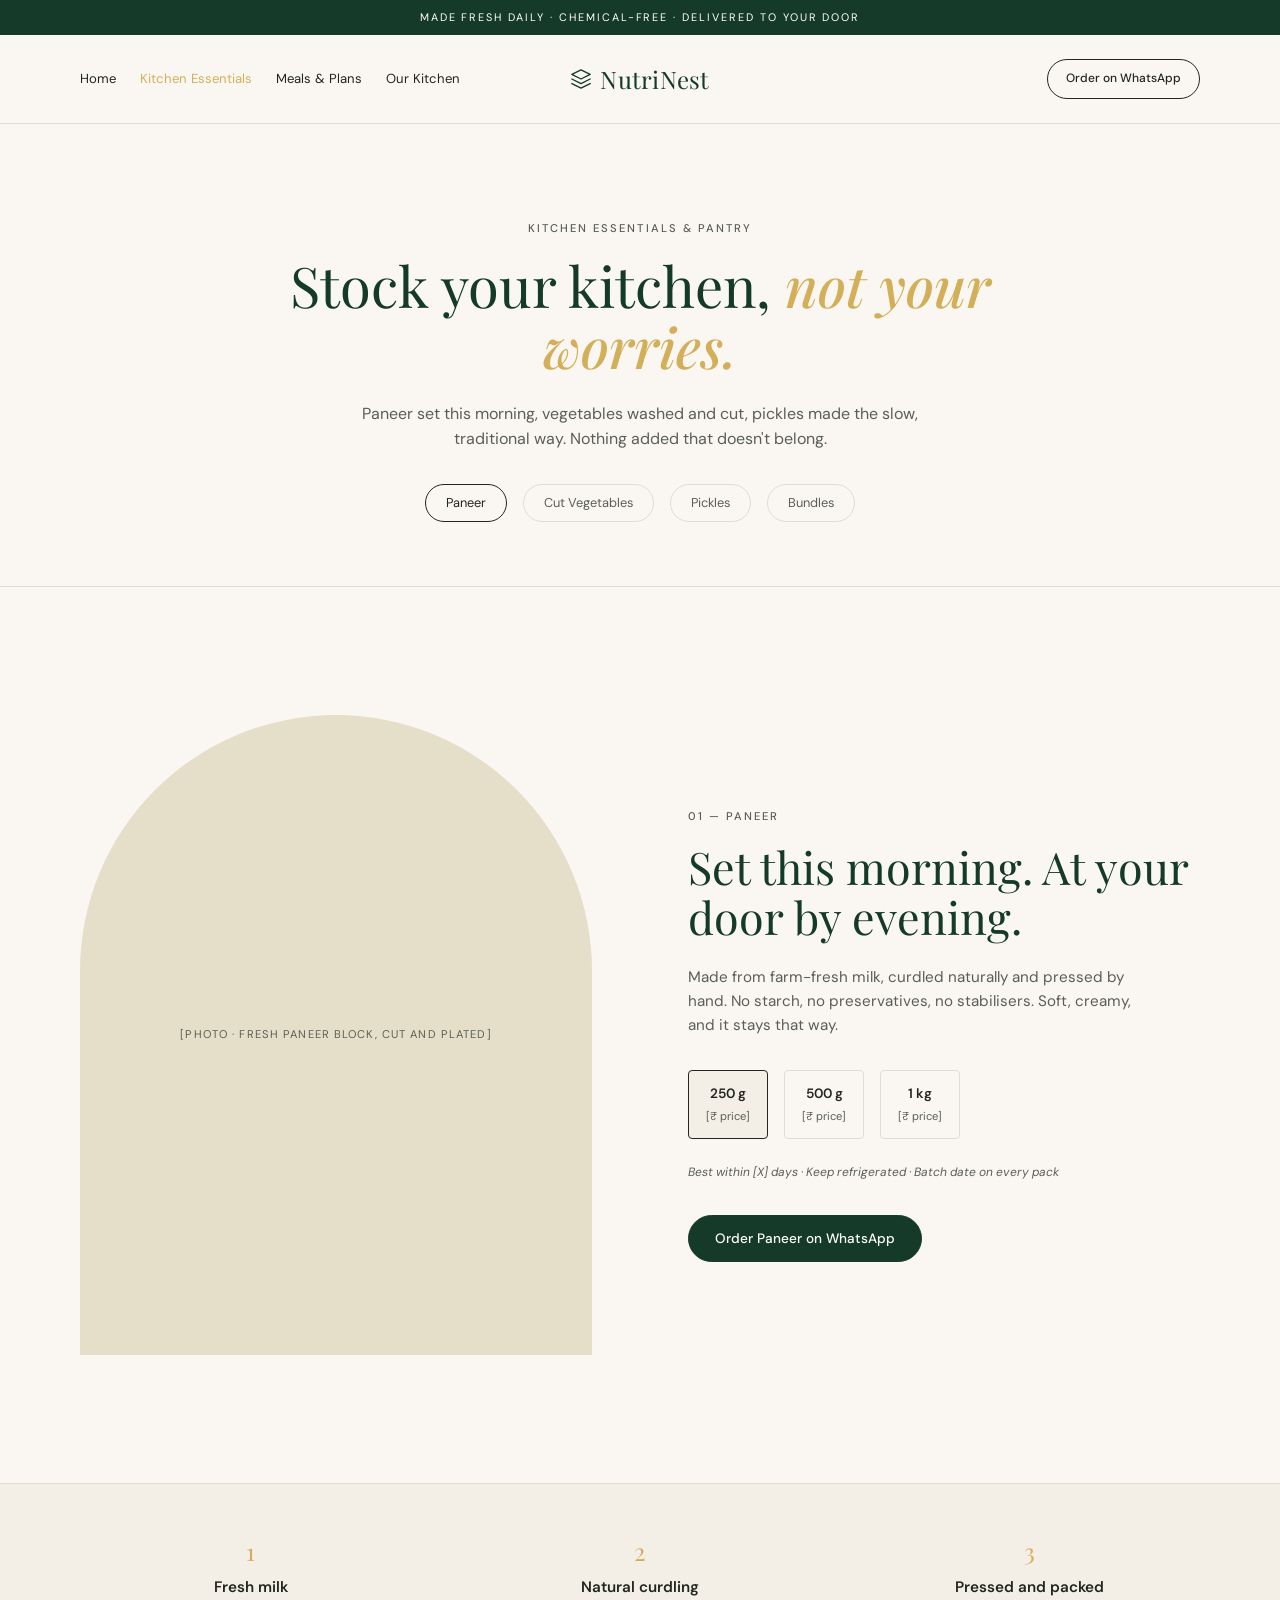
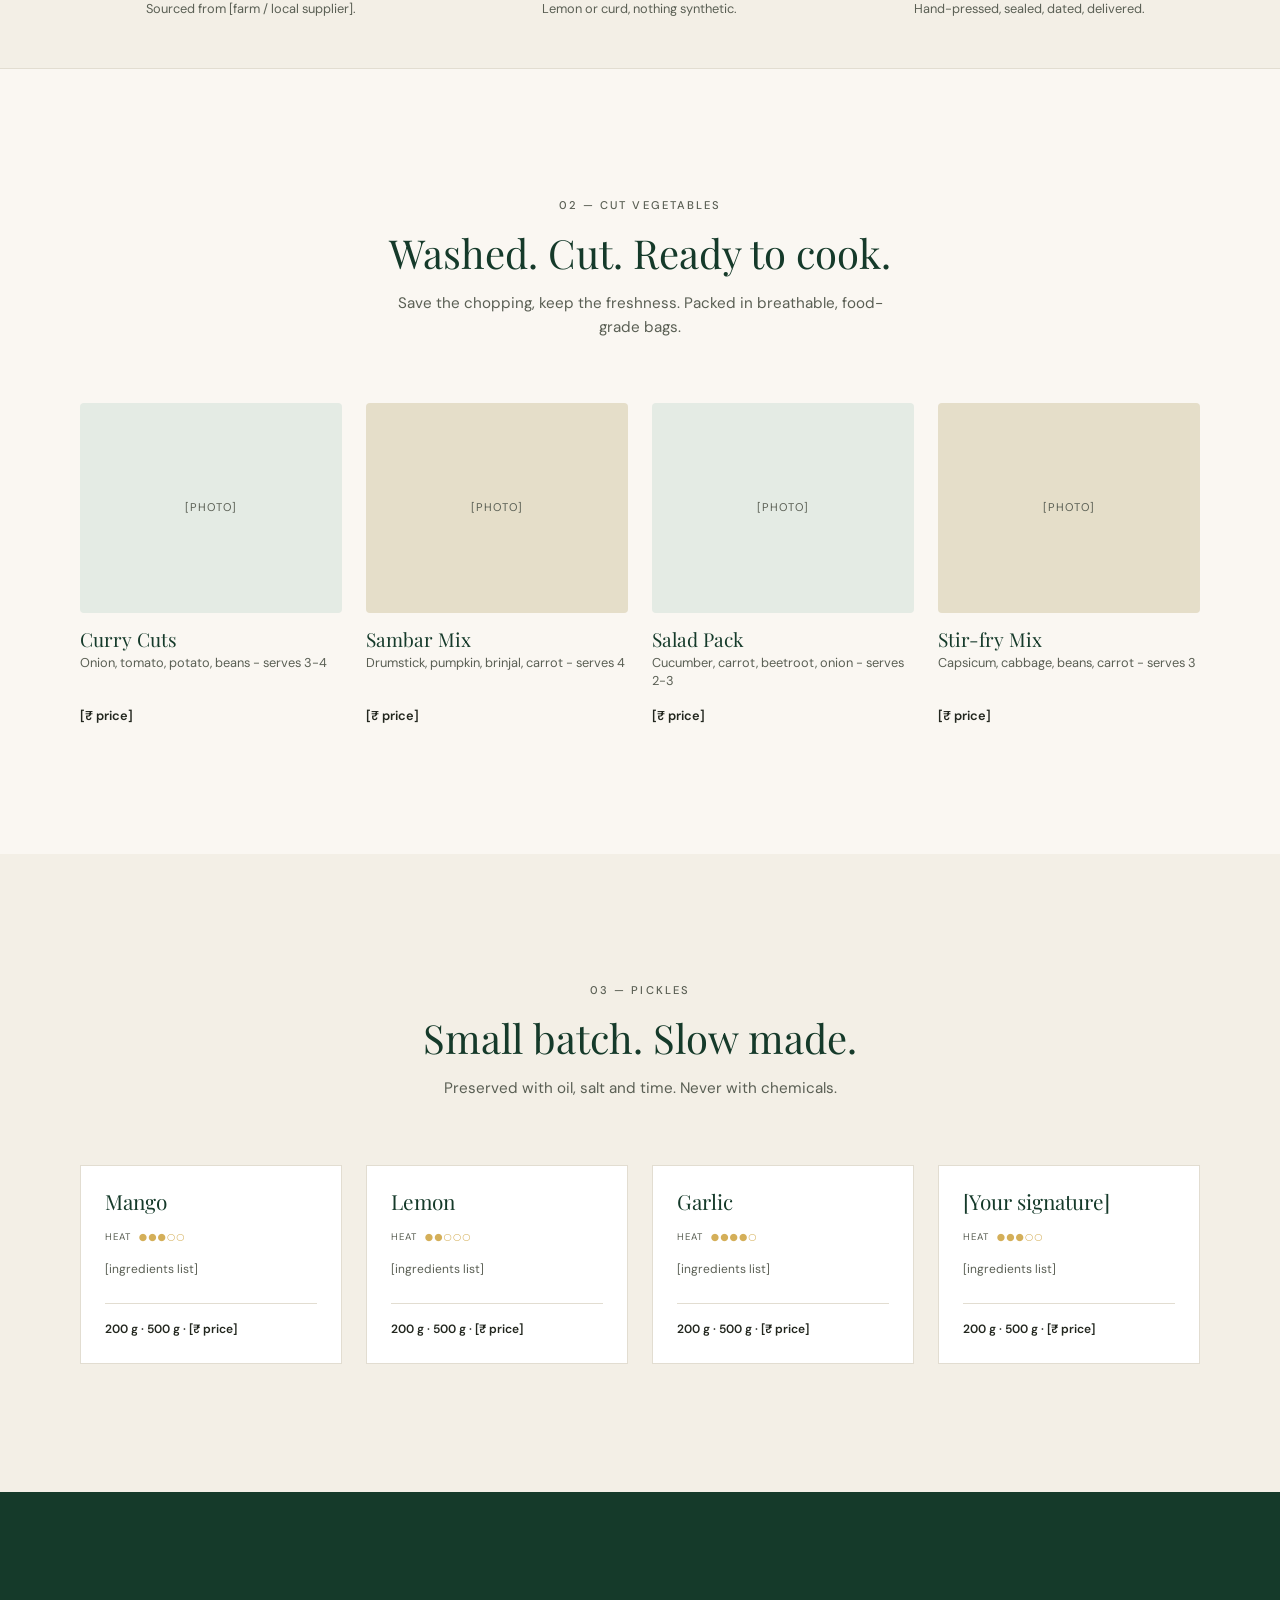
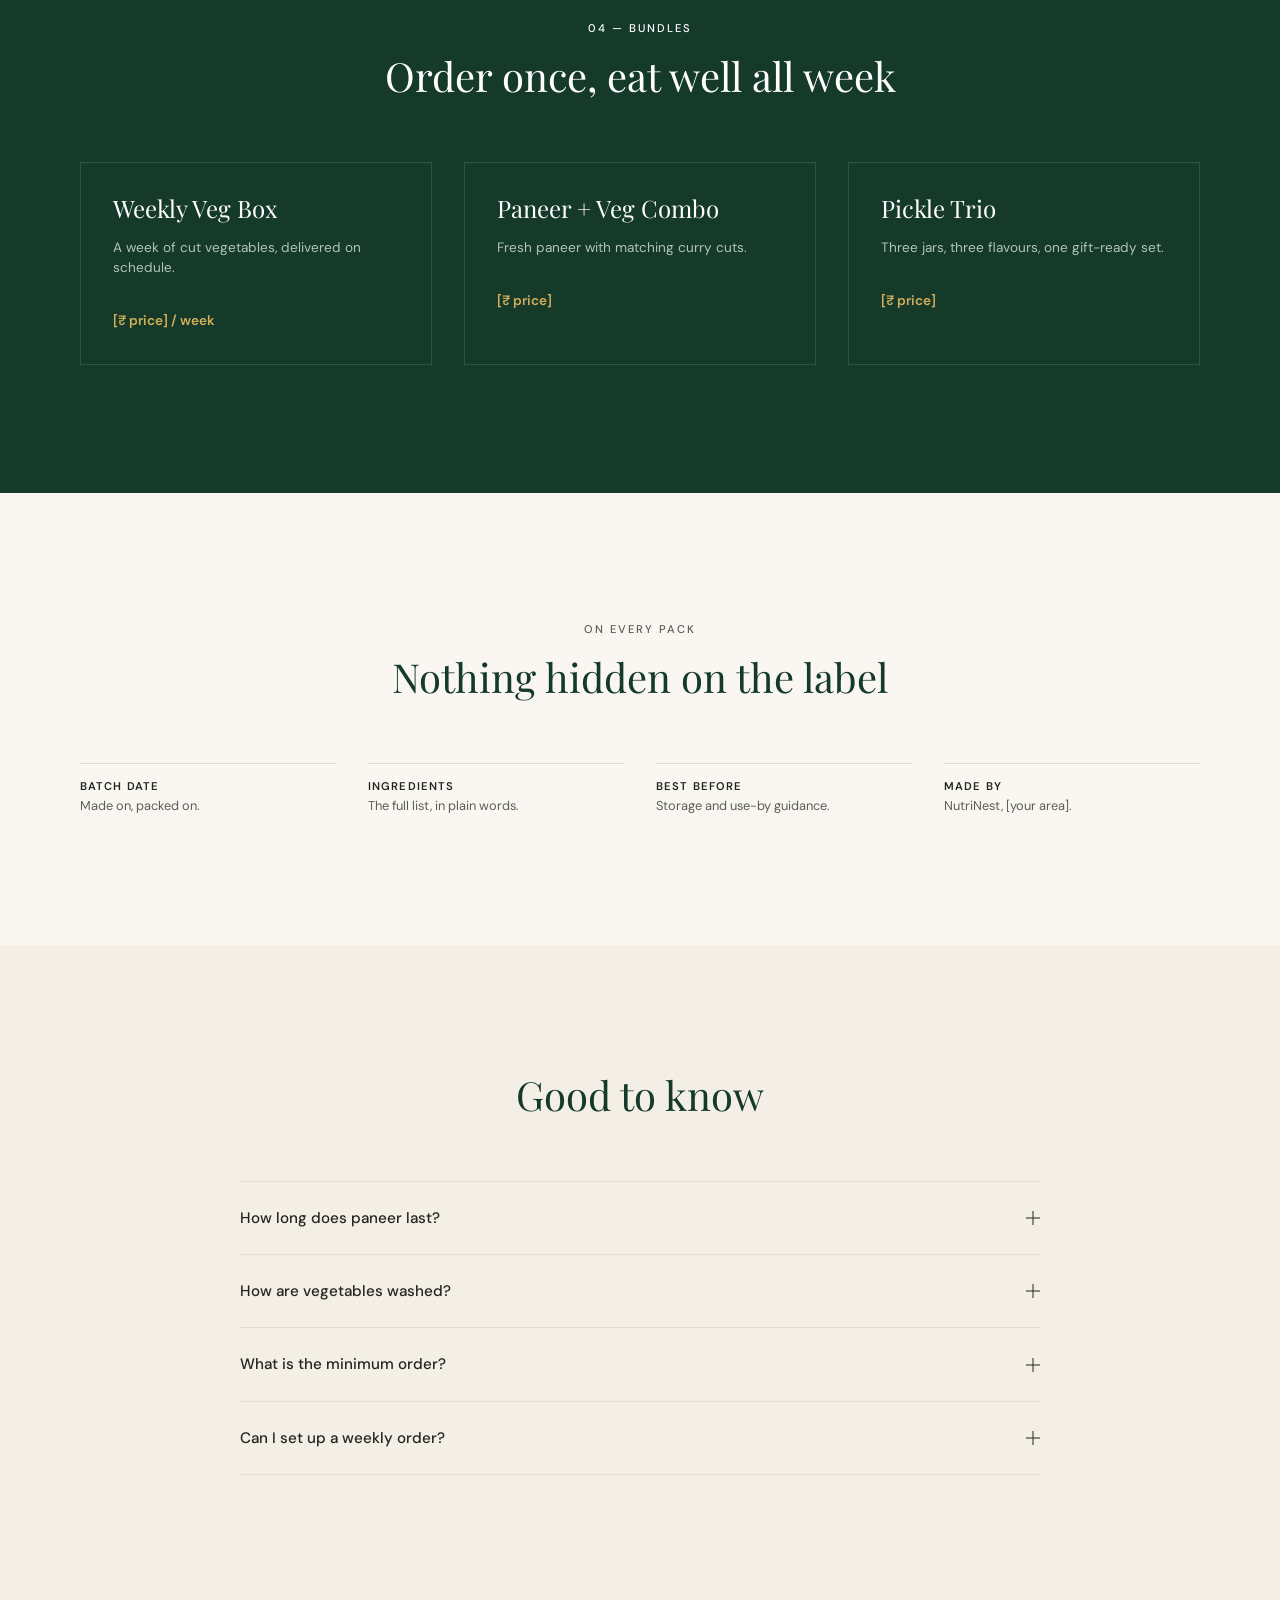
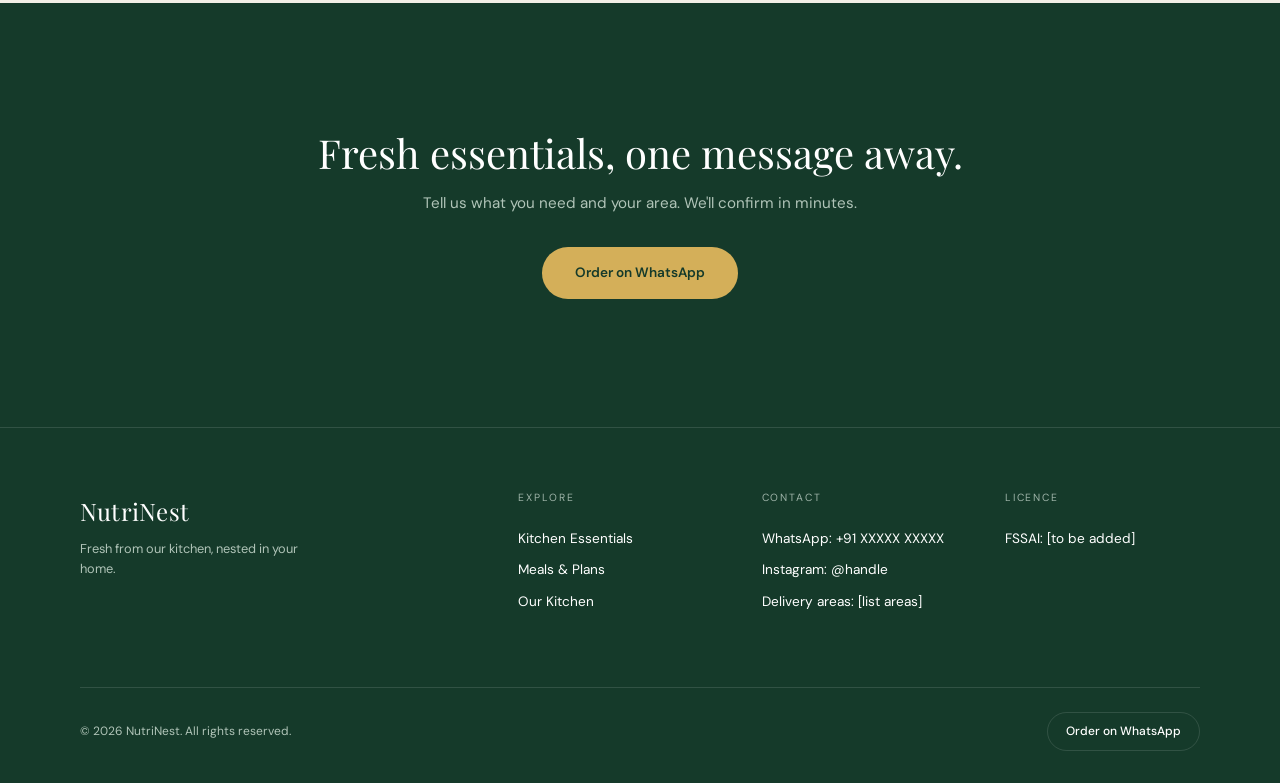
==== kitchen-essentials.html @ 68348ece "first commit, structure created. kitchen-essential updated" ====
<!DOCTYPE html>
<html lang="en">
<head>
  <meta charset="UTF-8" />
  <meta name="viewport" content="width=device-width, initial-scale=1.0" />
  <meta name="description" content="NutriNest Kitchen Essentials — Paneer, cut vegetables, pickles and bundles. Stock your kitchen, not your worries." />
  <title>Kitchen Essentials — NutriNest</title>

  <link rel="preconnect" href="https://fonts.googleapis.com" />
  <link rel="preconnect" href="https://fonts.gstatic.com" crossorigin />
  <link
    href="https://fonts.googleapis.com/css2?family=DM+Sans:opsz,wght@9..40,400;9..40,500;9..40,600&family=Playfair+Display:ital,wght@0,400;0,500;1,500&display=swap"
    rel="stylesheet"
  />

  <!-- CSS Load Order -->
  <link rel="stylesheet" href="css/tokens.css" />
  <link rel="stylesheet" href="css/base.css" />
  <link rel="stylesheet" href="css/components.css" />
  <link rel="stylesheet" href="css/pages/essentials.css" />
</head>
<body>

  <!-- ============ ANNOUNCEMENT BAR ============ -->
  <div class="announcement-bar" role="region" aria-label="Announcement">
    <p>Made fresh daily · Chemical-free · Delivered to your door</p>
  </div>

  <!-- ============ HEADER ============ -->
  <header class="site-header">
    <div class="container site-header__inner">
      <nav class="site-nav" aria-label="Primary">
        <ul class="site-nav__list">
          <li><a href="index.html" class="site-nav__link">Home</a></li>
          <li><a href="kitchen-essentials.html" class="site-nav__link" aria-current="page">Kitchen Essentials</a></li>
          <li><a href="meals-plans.html" class="site-nav__link">Meals &amp; Plans</a></li>
          <li><a href="our-kitchen.html" class="site-nav__link">Our Kitchen</a></li>
        </ul>
      </nav>

      <a href="index.html" class="brand" aria-label="NutriNest home">
        <svg class="brand__icon" width="22" height="22" viewBox="0 0 24 24" fill="none" stroke="currentColor" stroke-width="1.5" stroke-linecap="round" stroke-linejoin="round" aria-hidden="true">
          <path d="M12 2 2 7l10 5 10-5-10-5ZM2 17l10 5 10-5M2 12l10 5 10-5"/>
        </svg>
        <span class="brand__name">NutriNest</span>
      </a>

      <a href="https://wa.me/" class="btn btn--outline btn--sm" target="_blank" rel="noopener">Order on WhatsApp</a>
    </div>
  </header>

  <main>
    <!-- ============ PAGE HERO ============ -->
    <section class="page-hero" aria-labelledby="page-title">
      <div class="container page-hero__inner">
        <p class="eyebrow">Kitchen Essentials &amp; Pantry</p>
        <h1 id="page-title" class="page-hero__title">
          Stock your kitchen, <em class="page-hero__title-accent">not your worries.</em>
        </h1>
        <p class="page-hero__lead">
          Paneer set this morning, vegetables washed and cut, pickles made the slow, traditional way. Nothing added that doesn't belong.
        </p>
        
        <!-- Filter Chips -->
        <div class="filter-chips" role="group" aria-label="Filter categories">
          <button class="filter-chip" aria-pressed="true">Paneer</button>
          <button class="filter-chip" aria-pressed="false">Cut Vegetables</button>
          <button class="filter-chip" aria-pressed="false">Pickles</button>
          <button class="filter-chip" aria-pressed="false">Bundles</button>
        </div>
      </div>
    </section>

    <!-- ============ 01 — PANEER ============ -->
    <section class="feature-split" aria-labelledby="paneer-title">
      <div class="container feature-split__inner">
        <figure class="feature-split__media">
          <div class="image-placeholder image-placeholder--arch" aria-hidden="true">
            <span>[Photo · Fresh paneer block, cut and plated]</span>
          </div>
        </figure>
        
        <div class="feature-split__content">
          <p class="eyebrow">01 — Paneer</p>
          <h2 id="paneer-title" class="feature-split__title">Set this morning. At your door by evening.</h2>
          <p class="feature-split__text">
            Made from farm-fresh milk, curdled naturally and pressed by hand. No starch, no preservatives, no stabilisers. Soft, creamy, and it stays that way.
          </p>
          
          <!-- Size Selectors -->
          <div class="size-selectors" role="group" aria-label="Select paneer size">
            <label class="size-option">
              <input type="radio" name="paneer-size" value="250g" checked />
              <span class="size-option__box">
                <strong class="size-option__weight">250 g</strong>
                <span class="size-option__price">[₹ price]</span>
              </span>
            </label>
            <label class="size-option">
              <input type="radio" name="paneer-size" value="500g" />
              <span class="size-option__box">
                <strong class="size-option__weight">500 g</strong>
                <span class="size-option__price">[₹ price]</span>
              </span>
            </label>
            <label class="size-option">
              <input type="radio" name="paneer-size" value="1kg" />
              <span class="size-option__box">
                <strong class="size-option__weight">1 kg</strong>
                <span class="size-option__price">[₹ price]</span>
              </span>
            </label>
          </div>

          <p class="feature-split__meta">Best within [X] days · Keep refrigerated · Batch date on every pack</p>
          
          <a href="https://wa.me/" class="btn btn--primary" target="_blank" rel="noopener">Order Paneer on WhatsApp</a>
        </div>
      </div>
    </section>

    <!-- ============ PROCESS STEPS (Value Props variant) ============ -->
    <section class="process-steps" aria-label="How our paneer is made">
      <div class="container">
        <ol class="process-steps__grid">
          <li class="process-steps__item">
            <span class="process-steps__num">1</span>
            <h3 class="process-steps__title">Fresh milk</h3>
            <p class="process-steps__text">Sourced from [farm / local supplier].</p>
          </li>
          <li class="process-steps__item">
            <span class="process-steps__num">2</span>
            <h3 class="process-steps__title">Natural curdling</h3>
            <p class="process-steps__text">Lemon or curd, nothing synthetic.</p>
          </li>
          <li class="process-steps__item">
            <span class="process-steps__num">3</span>
            <h3 class="process-steps__title">Pressed and packed</h3>
            <p class="process-steps__text">Hand-pressed, sealed, dated, delivered.</p>
          </li>
        </ol>
      </div>
    </section>

    <!-- ============ 02 — CUT VEGETABLES ============ -->
    <section class="product-grid-section" aria-labelledby="veg-title">
      <div class="container">
        <header class="section-head section-head--center">
          <p class="eyebrow">02 — Cut Vegetables</p>
          <h2 id="veg-title" class="section-title">Washed. Cut. Ready to cook.</h2>
          <p class="section-lead">Save the chopping, keep the freshness. Packed in breathable, food-grade bags.</p>
        </header>

        <div class="product-grid">
          <!-- Card 1 -->
          <article class="product-card">
            <div class="image-placeholder image-placeholder--sage" aria-hidden="true">[Photo]</div>
            <h3 class="product-card__title">Curry Cuts</h3>
            <p class="product-card__desc">Onion, tomato, potato, beans - serves 3-4</p>
            <p class="product-card__price">[₹ price]</p>
          </article>
          <!-- Card 2 -->
          <article class="product-card">
            <div class="image-placeholder image-placeholder--sand" aria-hidden="true">[Photo]</div>
            <h3 class="product-card__title">Sambar Mix</h3>
            <p class="product-card__desc">Drumstick, pumpkin, brinjal, carrot - serves 4</p>
            <p class="product-card__price">[₹ price]</p>
          </article>
          <!-- Card 3 -->
          <article class="product-card">
            <div class="image-placeholder image-placeholder--sage" aria-hidden="true">[Photo]</div>
            <h3 class="product-card__title">Salad Pack</h3>
            <p class="product-card__desc">Cucumber, carrot, beetroot, onion - serves 2-3</p>
            <p class="product-card__price">[₹ price]</p>
          </article>
          <!-- Card 4 -->
          <article class="product-card">
            <div class="image-placeholder image-placeholder--sand" aria-hidden="true">[Photo]</div>
            <h3 class="product-card__title">Stir-fry Mix</h3>
            <p class="product-card__desc">Capsicum, cabbage, beans, carrot - serves 3</p>
            <p class="product-card__price">[₹ price]</p>
          </article>
        </div>
      </div>
    </section>

    <!-- ============ 03 — PICKLES ============ -->
    <section class="pickles-section" aria-labelledby="pickles-title">
      <div class="container">
        <header class="section-head section-head--center">
          <p class="eyebrow">03 — Pickles</p>
          <h2 id="pickles-title" class="section-title">Small batch. Slow made.</h2>
          <p class="section-lead">Preserved with oil, salt and time. Never with chemicals.</p>
        </header>

        <div class="pickle-grid">
          <!-- Pickle 1 -->
          <article class="pickle-card">
            <h3 class="pickle-card__title">Mango</h3>
            <div class="pickle-card__meta">
              <span class="pickle-card__label">Heat</span>
              <span class="pickle-card__heat" aria-label="Heat level: 3 out of 5">●●●○○</span>
            </div>
            <p class="pickle-card__ingredients">[ingredients list]</p>
            <p class="pickle-card__price">200 g · 500 g · [₹ price]</p>
          </article>
          <!-- Pickle 2 -->
          <article class="pickle-card">
            <h3 class="pickle-card__title">Lemon</h3>
            <div class="pickle-card__meta">
              <span class="pickle-card__label">Heat</span>
              <span class="pickle-card__heat" aria-label="Heat level: 2 out of 5">●●○○○</span>
            </div>
            <p class="pickle-card__ingredients">[ingredients list]</p>
            <p class="pickle-card__price">200 g · 500 g · [₹ price]</p>
          </article>
          <!-- Pickle 3 -->
          <article class="pickle-card">
            <h3 class="pickle-card__title">Garlic</h3>
            <div class="pickle-card__meta">
              <span class="pickle-card__label">Heat</span>
              <span class="pickle-card__heat" aria-label="Heat level: 4 out of 5">●●●●○</span>
            </div>
            <p class="pickle-card__ingredients">[ingredients list]</p>
            <p class="pickle-card__price">200 g · 500 g · [₹ price]</p>
          </article>
          <!-- Pickle 4 -->
          <article class="pickle-card">
            <h3 class="pickle-card__title">[Your signature]</h3>
            <div class="pickle-card__meta">
              <span class="pickle-card__label">Heat</span>
              <span class="pickle-card__heat" aria-label="Heat level: 3 out of 5">●●●○○</span>
            </div>
            <p class="pickle-card__ingredients">[ingredients list]</p>
            <p class="pickle-card__price">200 g · 500 g · [₹ price]</p>
          </article>
        </div>
      </div>
    </section>

    <!-- ============ 04 — BUNDLES ============ -->
    <section class="bundles-section" aria-labelledby="bundles-title">
      <div class="container">
        <header class="section-head section-head--center">
          <p class="eyebrow">04 — Bundles</p>
          <h2 id="bundles-title" class="section-title">Order once, eat well all week</h2>
        </header>

        <div class="bundle-grid">
          <article class="bundle-card">
            <h3 class="bundle-card__title">Weekly Veg Box</h3>
            <p class="bundle-card__desc">A week of cut vegetables, delivered on schedule.</p>
            <p class="bundle-card__price">[₹ price] / week</p>
          </article>
          <article class="bundle-card">
            <h3 class="bundle-card__title">Paneer + Veg Combo</h3>
            <p class="bundle-card__desc">Fresh paneer with matching curry cuts.</p>
            <p class="bundle-card__price">[₹ price]</p>
          </article>
          <article class="bundle-card">
            <h3 class="bundle-card__title">Pickle Trio</h3>
            <p class="bundle-card__desc">Three jars, three flavours, one gift-ready set.</p>
            <p class="bundle-card__price">[₹ price]</p>
          </article>
        </div>
      </div>
    </section>

    <!-- ============ ON EVERY PACK ============ -->
    <section class="on-pack" aria-labelledby="pack-title">
      <div class="container">
        <header class="section-head section-head--center">
          <p class="eyebrow">On Every Pack</p>
          <h2 id="pack-title" class="section-title">Nothing hidden on the label</h2>
        </header>

        <div class="on-pack__grid">
          <div class="on-pack__item">
            <h3 class="on-pack__title">Batch Date</h3>
            <p class="on-pack__text">Made on, packed on.</p>
          </div>
          <div class="on-pack__item">
            <h3 class="on-pack__title">Ingredients</h3>
            <p class="on-pack__text">The full list, in plain words.</p>
          </div>
          <div class="on-pack__item">
            <h3 class="on-pack__title">Best Before</h3>
            <p class="on-pack__text">Storage and use-by guidance.</p>
          </div>
          <div class="on-pack__item">
            <h3 class="on-pack__title">Made By</h3>
            <p class="on-pack__text">NutriNest, [your area].</p>
          </div>
        </div>
      </div>
    </section>

    <!-- ============ FAQ (Good to know) ============ -->
    <section class="faq-section" aria-labelledby="faq-title">
      <div class="container">
        <header class="section-head section-head--center">
          <h2 id="faq-title" class="section-title">Good to know</h2>
        </header>

        <!-- Uses new accordion component defined in components.css -->
        <div class="accordion">
          <details class="accordion__item">
            <summary class="accordion__header">
              How long does paneer last?
              <span class="accordion__icon" aria-hidden="true"></span>
            </summary>
            <div class="accordion__content">
              <p>[X] days refrigerated. Every pack shows its batch date.</p>
            </div>
          </details>
          
          <details class="accordion__item">
            <summary class="accordion__header">
              How are vegetables washed?
              <span class="accordion__icon" aria-hidden="true"></span>
            </summary>
            <div class="accordion__content">
              <p>[Describe your wash process] before cutting and packing.</p>
            </div>
          </details>

          <details class="accordion__item">
            <summary class="accordion__header">
              What is the minimum order?
              <span class="accordion__icon" aria-hidden="true"></span>
            </summary>
            <div class="accordion__content">
              <p>[₹ amount] for free delivery in [your delivery areas].</p>
            </div>
          </details>

          <details class="accordion__item">
            <summary class="accordion__header">
              Can I set up a weekly order?
              <span class="accordion__icon" aria-hidden="true"></span>
            </summary>
            <div class="accordion__content">
              <p>Yes. Message us once and we'll deliver on your schedule. Pause anytime.</p>
            </div>
          </details>
        </div>
      </div>
    </section>

    <!-- ============ BOTTOM CTA ============ -->
    <section class="cta" aria-labelledby="cta-title">
      <div class="container cta__inner">
        <h2 id="cta-title" class="cta__title">Fresh essentials, one message away.</h2>
        <p class="cta__text">Tell us what you need and your area. We'll confirm in minutes.</p>
        <a href="https://wa.me/" class="btn btn--gold" target="_blank" rel="noopener">Order on WhatsApp</a>
      </div>
    </section>
  </main>

  <!-- ============ FOOTER ============ -->
  <footer class="site-footer">
    <div class="container">
      <div class="site-footer__grid">
        <div class="site-footer__brand">
          <p class="brand__name">NutriNest</p>
          <p class="site-footer__tagline">Fresh from our kitchen, nested in your home.</p>
        </div>

        <nav class="site-footer__col" aria-label="Explore">
          <h3 class="site-footer__heading">Explore</h3>
          <ul>
            <li><a href="kitchen-essentials.html">Kitchen Essentials</a></li>
            <li><a href="meals-plans.html">Meals &amp; Plans</a></li>
            <li><a href="our-kitchen.html">Our Kitchen</a></li>
          </ul>
        </nav>

        <div class="site-footer__col">
          <h3 class="site-footer__heading">Contact</h3>
          <ul>
            <li>WhatsApp: +91 XXXXX XXXXX</li>
            <li>Instagram: @handle</li>
            <li>Delivery areas: [list areas]</li>
          </ul>
        </div>

        <div class="site-footer__col">
          <h3 class="site-footer__heading">Licence</h3>
          <ul>
            <li>FSSAI: [to be added]</li>
          </ul>
        </div>
      </div>

      <div class="site-footer__bottom">
        <p class="site-footer__copy">© <span id="year"></span> NutriNest. All rights reserved.</p>
        <a href="https://wa.me/" class="btn btn--ghost btn--sm" target="_blank" rel="noopener">Order on WhatsApp</a>
      </div>
    </div>
  </footer>

  <script>
    document.getElementById('year').textContent = new Date().getFullYear();
  </script>
</body>
</html>
---- css/tokens.css ----
/* =========================================================
   1. DESIGN TOKENS
   ========================================================= */
:root {
  /* Colour system */
  --c-bg:            #FAF7F2;
  --c-bg-muted:      #F3EFE6;
  --c-bg-elevated:   #E8E6D9;
  --c-surface-arch:  #E5DEC9;
  --c-surface-sage:  #E4EBE4;
  --c-surface-sand:  #E5DEC9;
  --c-surface-blob:  #D5CEBA;

  --c-text:          #22261E;
  --c-text-muted:    #5A5F54;
  --c-text-inverse:  #FFFFFF;
  --c-text-inverse-muted: #B0C4B8;

  --c-brand:         #153A2A;
  --c-brand-hover:   #0D261B;
  --c-accent:        #D4AF59;
  --c-accent-hover:  #C6A048;
  --c-border:        #E2DDD1;
  --c-border-inverse: rgba(255, 255, 255, 0.12);

  /* Typography */
  --font-heading: 'Playfair Display', Georgia, serif;
  --font-body:    'DM Sans', system-ui, -apple-system, sans-serif;

  /* Spacing scale (8px base) */
  --sp-1: 8px;
  --sp-2: 16px;
  --sp-3: 24px;
  --sp-4: 32px;
  --sp-5: 48px;
  --sp-6: 64px;
  --sp-7: 96px;
  --sp-8: 128px;

  /* Layout */
  --container: 1200px;
  --gutter: 40px;
  --radius-pill: 999px;

  /* Motion */
  --ease: cubic-bezier(0.4, 0, 0.2, 1);
  --dur: 200ms;
}
---- css/base.css ----
/* =========================================================
   2. RESET & BASE
   ========================================================= */
*, *::before, *::after { box-sizing: border-box; }

* { margin: 0; padding: 0; }

html {
  -webkit-text-size-adjust: 100%;
  scroll-behavior: smooth;
}

body {
  font-family: var(--font-body);
  font-size: 16px;
  line-height: 1.6;
  color: var(--c-text);
  background: var(--c-bg);
  -webkit-font-smoothing: antialiased;
  -moz-osx-font-smoothing: grayscale;
}

h1, h2, h3 {
  font-family: var(--font-heading);
  font-weight: 400;
  line-height: 1.1;
}

img { display: block; max-width: 100%; height: auto; }

ul, ol { list-style: none; }

a { color: inherit; text-decoration: none; }

button { font: inherit; cursor: pointer; border: none; background: none; }

:focus-visible {
  outline: 2px solid var(--c-accent);
  outline-offset: 3px;
  border-radius: 4px;
}

/* =========================================================
   3. UTILITIES
   ========================================================= */
.container {
  width: 100%;
  max-width: var(--container);
  margin-inline: auto;
  padding-inline: var(--gutter);
}

.eyebrow {
  font-size: 0.7rem;
  text-transform: uppercase;
  letter-spacing: 0.18em;
  color: var(--c-text-muted);
  margin-bottom: var(--sp-2);
  font-weight: 500;
}

.section-head { margin-bottom: var(--sp-6); }
.section-head--center { text-align: center; }

.section-title {
  font-size: clamp(1.75rem, 4vw, 2.5rem);
  color: var(--c-brand);
}

.link-underline {
  text-decoration: underline;
  text-underline-offset: 3px;
}

.link-cta {
  display: inline-block;
  font-size: 0.85rem;
  font-weight: 500;
  text-decoration: underline;
  text-underline-offset: 4px;
  transition: color var(--dur) var(--ease);
}
.link-cta:hover { color: var(--c-accent); }

/* Global responsive token adjustment */
@media (max-width: 1024px) {
  :root { --gutter: 24px; }
}

/* =========================================================
   18. REDUCED MOTION
   ========================================================= */
@media (prefers-reduced-motion: reduce) {
  *, *::before, *::after {
    animation-duration: 0.01ms !important;
    transition-duration: 0.01ms !important;
    scroll-behavior: auto !important;
  }
}
---- css/components.css ----
/* =========================================================
   4. BUTTONS
   ========================================================= */
.btn {
  display: inline-flex;
  align-items: center;
  justify-content: center;
  padding: 12px 26px;
  border-radius: var(--radius-pill);
  font-size: 0.85rem;
  font-weight: 500;
  border: 1px solid transparent;
  transition: background var(--dur) var(--ease), color var(--dur) var(--ease), border-color var(--dur) var(--ease);
  white-space: nowrap;
}

.btn--sm { padding: 9px 18px; font-size: 0.75rem; }

.btn--primary { background: var(--c-brand); color: var(--c-text-inverse); border-color: var(--c-brand); }
.btn--primary:hover { background: var(--c-brand-hover); border-color: var(--c-brand-hover); }

.btn--outline { background: transparent; color: var(--c-text); border-color: var(--c-text); }
.btn--outline:hover { background: var(--c-text); color: var(--c-text-inverse); }

.btn--gold { background: var(--c-accent); color: var(--c-brand); font-weight: 600; padding: 14px 32px; }
.btn--gold:hover { background: var(--c-accent-hover); }

.btn--ghost { background: transparent; color: var(--c-text-inverse); border-color: var(--c-border-inverse); }
.btn--ghost:hover { background: var(--c-text-inverse); color: var(--c-brand); }

/* =========================================================
   5. ANNOUNCEMENT BAR
   ========================================================= */
.announcement-bar {
  background: var(--c-brand);
  color: var(--c-text-inverse);
  text-align: center;
  padding: 9px var(--sp-2);
  font-size: 0.68rem;
  letter-spacing: 0.18em;
  text-transform: uppercase;
}

/* =========================================================
   6. HEADER
   ========================================================= */
.site-header {
  border-bottom: 1px solid var(--c-border);
  padding-block: var(--sp-3);
}

.site-header__inner {
  display: grid;
  grid-template-columns: 1fr auto 1fr;
  align-items: center;
  gap: var(--sp-3);
}

.site-nav__list {
  display: flex;
  gap: var(--sp-3);
  font-size: 0.82rem;
}

.site-nav__link { transition: color var(--dur) var(--ease); }
.site-nav__link:hover,
.site-nav__link[aria-current="page"] { color: var(--c-accent); }

.brand {
  display: inline-flex;
  align-items: center;
  gap: 8px;
  justify-self: center;
}
.brand__icon { color: var(--c-brand); }
.brand__name {
  font-family: var(--font-heading);
  font-size: 1.5rem;
  color: var(--c-brand);
  letter-spacing: 0.01em;
}

.site-header__inner > .btn { justify-self: end; }

/* =========================================================
   7. HERO
   ========================================================= */
.hero { padding-block: var(--sp-7); }

.hero__inner {
  display: grid;
  grid-template-columns: 1fr 1fr;
  gap: var(--sp-7);
  align-items: center;
}

.hero__title {
  font-size: clamp(2.5rem, 6vw, 4rem);
  color: var(--c-brand);
  margin-bottom: var(--sp-3);
}

.hero__title-accent {
  font-style: italic;
  color: var(--c-accent);
  font-weight: 500;
}

.hero__lead {
  color: var(--c-text-muted);
  max-width: 46ch;
  margin-bottom: var(--sp-4);
}

.hero__actions {
  display: flex;
  flex-wrap: wrap;
  gap: var(--sp-2);
  margin-bottom: var(--sp-3);
}

.hero__meta {
  font-size: 0.8rem;
  color: var(--c-text-muted);
}

.hero__media {
  position: relative;
}

.hero__badge {
  position: absolute;
  left: 50%;
  bottom: var(--sp-4);
  transform: translateX(-50%);
  background: var(--c-text-inverse);
  color: var(--c-text);
  padding: 10px 20px;
  font-size: 0.65rem;
  font-weight: 600;
  letter-spacing: 0.14em;
  text-transform: uppercase;
  white-space: nowrap;
}

/* =========================================================
   8. VALUE PROPS
   ========================================================= */
.value-props {
  background: var(--c-bg-muted);
  border-block: 1px solid var(--c-border);
  padding-block: var(--sp-4);
}

.value-props__grid {
  display: grid;
  grid-template-columns: repeat(4, 1fr);
  gap: var(--sp-4);
}

.value-props__item {
  padding-left: var(--sp-3);
  border-left: 1px solid var(--c-border);
}
.value-props__item:first-child { border-left: none; padding-left: 0; }

.value-props__title {
  font-family: var(--font-body);
  font-size: 0.7rem;
  font-weight: 600;
  text-transform: uppercase;
  letter-spacing: 0.12em;
  margin-bottom: var(--sp-1);
}

.value-props__text {
  font-size: 0.85rem;
  color: var(--c-text-muted);
}

/* =========================================================
   9. IMAGE PLACEHOLDERS
   ========================================================= */
.image-placeholder {
  width: 100%;
  display: flex;
  align-items: center;
  justify-content: center;
  text-align: center;
  padding: var(--sp-3);
  font-size: 0.7rem;
  text-transform: uppercase;
  letter-spacing: 0.1em;
  color: var(--c-text-muted);
}
.image-placeholder--arch { aspect-ratio: 4 / 5; border-radius: 999px 999px 0 0; background: var(--c-surface-arch); }
.image-placeholder--sage { aspect-ratio: 5 / 4; background: var(--c-surface-sage); }
.image-placeholder--sand { aspect-ratio: 5 / 4; background: var(--c-surface-sand); }
.image-placeholder--blob { aspect-ratio: 1 / 1; background: var(--c-surface-blob); border-radius: 0 0 40% 0; }

/* =========================================================
   10. DAILY BOARD
   ========================================================= */
.daily-board {
  background: var(--c-brand);
  color: var(--c-text-inverse);
  padding-block: var(--sp-5);
}

.daily-board__grid {
  display: grid;
  grid-template-columns: repeat(3, 1fr);
  gap: var(--sp-4);
}

.daily-board__label {
  font-size: 0.65rem;
  text-transform: uppercase;
  letter-spacing: 0.18em;
  color: #9EB3A8;
  margin-bottom: var(--sp-1);
}

.daily-board__value { font-size: 0.9rem; line-height: 1.5; }

/* =========================================================
   11. PROMISE
   ========================================================= */
.promise { padding-block: var(--sp-8); }

.promise__grid {
  display: grid;
  grid-template-columns: repeat(3, 1fr);
  gap: var(--sp-5);
}

.promise__item {
  border-top: 1px solid var(--c-border);
  padding-top: var(--sp-3);
}

.promise__num {
  display: block;
  font-family: var(--font-heading);
  font-size: 1.5rem;
  color: var(--c-accent);
  margin-bottom: var(--sp-2);
}

.promise__title {
  font-size: 1.5rem;
  margin-bottom: var(--sp-2);
}

.promise__text {
  font-size: 0.9rem;
  color: var(--c-text-muted);
}

/* =========================================================
   12. HOW IT WORKS
   ========================================================= */
.how-it-works { padding-block: var(--sp-8); }

.steps {
  display: grid;
  grid-template-columns: repeat(3, 1fr);
  gap: var(--sp-5);
  text-align: center;
  margin-bottom: var(--sp-6);
}

.steps__num {
  display: block;
  font-family: var(--font-heading);
  font-size: 2rem;
  color: var(--c-accent);
  margin-bottom: var(--sp-2);
}

.steps__title {
  font-family: var(--font-body);
  font-size: 1.1rem;
  font-weight: 600;
  margin-bottom: var(--sp-1);
}

.steps__text {
  font-size: 0.85rem;
  color: var(--c-text-muted);
}

.testimonials {
  display: grid;
  grid-template-columns: repeat(3, 1fr);
  gap: var(--sp-5);
}

.testimonial {
  border-top: 1px solid var(--c-border);
  padding-top: var(--sp-3);
}

.testimonial__quote {
  font-size: 0.85rem;
  font-style: italic;
  color: var(--c-text-muted);
  min-height: 3em;
}

.testimonial__author {
  margin-top: var(--sp-2);
  font-size: 0.65rem;
  letter-spacing: 0.14em;
  text-transform: uppercase;
  color: var(--c-text);
}

/* =========================================================
   13. CTA
   ========================================================= */
.cta {
  background: var(--c-brand);
  color: var(--c-text-inverse);
  text-align: center;
  padding-block: var(--sp-8);
}

.cta__title { font-size: clamp(1.75rem, 4vw, 2.5rem); margin-bottom: var(--sp-2); }

.cta__text {
  color: var(--c-text-inverse-muted);
  font-size: 0.95rem;
  margin-bottom: var(--sp-4);
}

/* =========================================================
   14. FOOTER
   ========================================================= */
.site-footer {
  background: var(--c-brand);
  color: var(--c-text-inverse);
  padding-block: var(--sp-6) var(--sp-4);
  border-top: 1px solid var(--c-border-inverse);
}

.site-footer__grid {
  display: grid;
  grid-template-columns: 2fr 1fr 1fr 1fr;
  gap: var(--sp-5);
  margin-bottom: var(--sp-6);
}

.site-footer__tagline {
  font-size: 0.8rem;
  color: var(--c-text-inverse-muted);
  max-width: 26ch;
  margin-top: var(--sp-1);
}

.site-footer .brand__name { color: var(--c-text-inverse); }

.site-footer__heading {
  font-family: var(--font-body);
  font-size: 0.65rem;
  letter-spacing: 0.18em;
  text-transform: uppercase;
  color: #9EB3A8;
  margin-bottom: var(--sp-3);
}

.site-footer__col ul li {
  font-size: 0.85rem;
  margin-bottom: 10px;
}
.site-footer__col a:hover { color: var(--c-accent); }

.site-footer__bottom {
  display: flex;
  justify-content: space-between;
  align-items: center;
  gap: var(--sp-3);
  border-top: 1px solid var(--c-border-inverse);
  padding-top: var(--sp-3);
  font-size: 0.75rem;
  color: var(--c-text-inverse-muted);
}

/* =========================================================
   15. COMPONENTS — RESPONSIVE
   ========================================================= */
@media (max-width: 1024px) {
  .value-props__grid,
  .promise__grid,
  .steps,
  .testimonials,
  .daily-board__grid {
    grid-template-columns: 1fr 1fr;
  }

  .site-footer__grid { grid-template-columns: 1fr 1fr; }
  .site-header__inner { grid-template-columns: 1fr auto; }
  .site-nav { display: none; } /* Replace with a mobile drawer later */
}

@media (max-width: 640px) {
  .value-props__grid,
  .promise__grid,
  .steps,
  .testimonials,
  .daily-board__grid,
  .site-footer__grid {
    grid-template-columns: 1fr;
  }

  .value-props__item {
    border-left: none;
    padding-left: 0;
    border-top: 1px solid var(--c-border);
    padding-top: var(--sp-2);
  }
  .value-props__item:first-child { border-top: none; padding-top: 0; }

  .site-footer__bottom {
    flex-direction: column;
    align-items: flex-start;
  }
}
/* =========================================================
   16. EXTENDED UTILITIES (used across pages)
   ========================================================= */
.section-lead {
  color: var(--c-text-muted);
  font-size: 0.95rem;
  max-width: 50ch;
  margin-inline: auto;
  margin-top: var(--sp-2);
}

/* =========================================================
   17. ACCORDION COMPONENT (reusable)
   ========================================================= */
.accordion {
  max-width: 800px;
  margin-inline: auto;
  border-top: 1px solid var(--c-border);
}

.accordion__item {
  border-bottom: 1px solid var(--c-border);
}

.accordion__header {
  display: flex;
  justify-content: space-between;
  align-items: center;
  padding-block: var(--sp-3);
  cursor: pointer;
  font-size: 0.95rem;
  font-weight: 500;
  list-style: none; /* Hide default arrow */
  color: var(--c-text);
  transition: color var(--dur) var(--ease);
}

.accordion__header::-webkit-details-marker {
  display: none; /* Hide default arrow in Safari */
}

.accordion__header:hover {
  color: var(--c-accent);
}

/* Custom +/- icon */
.accordion__icon {
  position: relative;
  width: 14px;
  height: 14px;
  flex-shrink: 0;
}
.accordion__icon::before,
.accordion__icon::after {
  content: '';
  position: absolute;
  background: currentColor;
  transition: transform var(--dur) var(--ease);
}
.accordion__icon::before {
  top: 50%;
  left: 0;
  width: 100%;
  height: 1px;
  transform: translateY(-50%);
}
.accordion__icon::after {
  left: 50%;
  top: 0;
  width: 1px;
  height: 100%;
  transform: translateX(-50%);
}

/* Rotate the vertical line when open to make a minus sign */
details[open] .accordion__icon::after {
  transform: translateX(-50%) rotate(90deg);
}

.accordion__content {
  padding-bottom: var(--sp-3);
  color: var(--c-text-muted);
  font-size: 0.9rem;
  line-height: 1.6;
}
---- css/pages/essentials.css ----
/* =========================================================
   KITCHEN ESSENTIALS PAGE — specific styles
   ========================================================= */

/* =========================================================
   1. PAGE HERO (Centered)
   ========================================================= */
.page-hero {
  padding-block: var(--sp-7) var(--sp-6);
  text-align: center;
  border-bottom: 1px solid var(--c-border);
}

.page-hero__inner {
  max-width: 800px;
  margin-inline: auto;
}

.page-hero__title {
  font-size: clamp(2.5rem, 5vw, 3.5rem);
  color: var(--c-brand);
  margin-bottom: var(--sp-3);
}

.page-hero__title-accent {
  font-style: italic;
  color: var(--c-accent);
  font-weight: 500;
}

.page-hero__lead {
  color: var(--c-text-muted);
  font-size: 1rem;
  max-width: 55ch;
  margin-inline: auto;
  margin-bottom: var(--sp-4);
}

/* Filter Chips */
.filter-chips {
  display: flex;
  flex-wrap: wrap;
  justify-content: center;
  gap: var(--sp-2);
}

.filter-chip {
  padding: 8px 20px;
  border-radius: var(--radius-pill);
  border: 1px solid var(--c-border);
  background: transparent;
  font-size: 0.8rem;
  color: var(--c-text-muted);
  transition: all var(--dur) var(--ease);
}

.filter-chip[aria-pressed="true"],
.filter-chip:hover {
  border-color: var(--c-text);
  color: var(--c-text);
}

/* =========================================================
   2. FEATURE SPLIT (Paneer Section)
   ========================================================= */
.feature-split {
  padding-block: var(--sp-8);
}

.feature-split__inner {
  display: grid;
  grid-template-columns: 1fr 1fr;
  gap: var(--sp-7);
  align-items: center;
}

.feature-split__title {
  font-size: clamp(2rem, 4vw, 2.8rem);
  color: var(--c-brand);
  margin-bottom: var(--sp-3);
}

.feature-split__text {
  color: var(--c-text-muted);
  font-size: 0.95rem;
  margin-bottom: var(--sp-4);
  max-width: 46ch;
}

.feature-split__meta {
  font-size: 0.75rem;
  color: var(--c-text-muted);
  margin-bottom: var(--sp-4);
  font-style: italic;
}

/* Size Selectors */
.size-selectors {
  display: flex;
  gap: var(--sp-2);
  margin-bottom: var(--sp-3);
}

.size-option {
  cursor: pointer;
}

.size-option input {
  position: absolute;
  opacity: 0;
  pointer-events: none;
}

.size-option__box {
  display: flex;
  flex-direction: column;
  align-items: center;
  justify-content: center;
  padding: 12px 16px;
  border: 1px solid var(--c-border);
  border-radius: 4px;
  transition: all var(--dur) var(--ease);
  min-width: 80px;
}

.size-option input:checked + .size-option__box {
  border-color: var(--c-text);
  background-color: var(--c-bg-muted);
}

.size-option:hover .size-option__box {
  border-color: var(--c-text-muted);
}

.size-option__weight {
  font-size: 0.85rem;
  font-weight: 600;
  color: var(--c-text);
}

.size-option__price {
  font-size: 0.7rem;
  color: var(--c-text-muted);
  margin-top: 4px;
}

/* =========================================================
   3. PROCESS STEPS (Paneer 1-2-3)
   ========================================================= */
.process-steps {
  background: var(--c-bg-muted);
  border-block: 1px solid var(--c-border);
  padding-block: var(--sp-5);
}

.process-steps__grid {
  display: grid;
  grid-template-columns: repeat(3, 1fr);
  gap: var(--sp-5);
  text-align: center;
}

.process-steps__num {
  display: block;
  font-family: var(--font-heading);
  font-size: 1.5rem;
  color: var(--c-accent);
  margin-bottom: var(--sp-1);
}

.process-steps__title {
  font-family: var(--font-body);
  font-size: 0.95rem;
  font-weight: 600;
  margin-bottom: 4px;
}

.process-steps__text {
  font-size: 0.8rem;
  color: var(--c-text-muted);
}

/* =========================================================
   4. PRODUCT GRID (Cut Vegetables)
   ========================================================= */
.product-grid-section {
  padding-block: var(--sp-8);
}

.product-grid {
  display: grid;
  grid-template-columns: repeat(4, 1fr);
  gap: var(--sp-3);
}

.product-card {
  display: flex;
  flex-direction: column;
}

.product-card .image-placeholder {
  margin-bottom: var(--sp-2);
  border-radius: 4px;
}

.product-card__title {
  font-family: var(--font-heading);
  font-size: 1.2rem;
  color: var(--c-brand);
  margin-bottom: 4px;
}

.product-card__desc {
  font-size: 0.8rem;
  color: var(--c-text-muted);
  line-height: 1.4;
  margin-bottom: var(--sp-2);
  flex-grow: 1;
}

.product-card__price {
  font-size: 0.8rem;
  font-weight: 600;
  color: var(--c-text);
}

/* =========================================================
   5. PICKLES GRID
   ========================================================= */
.pickles-section {
  background: var(--c-bg-muted);
  padding-block: var(--sp-8);
}

.pickle-grid {
  display: grid;
  grid-template-columns: repeat(4, 1fr);
  gap: var(--sp-3);
}

.pickle-card {
  background: #FFFFFF;
  padding: var(--sp-3);
  border: 1px solid var(--c-border);
  display: flex;
  flex-direction: column;
}

.pickle-card__title {
  font-family: var(--font-heading);
  font-size: 1.3rem;
  color: var(--c-brand);
  margin-bottom: var(--sp-2);
}

.pickle-card__meta {
  display: flex;
  align-items: center;
  gap: 8px;
  margin-bottom: var(--sp-2);
}

.pickle-card__label {
  font-size: 0.6rem;
  text-transform: uppercase;
  letter-spacing: 0.1em;
  color: var(--c-text-muted);
}

.pickle-card__heat {
  font-size: 0.6rem;
  color: var(--c-accent);
  letter-spacing: 1px;
}

.pickle-card__ingredients {
  font-size: 0.75rem;
  color: var(--c-text-muted);
  margin-bottom: var(--sp-3);
  flex-grow: 1;
}

.pickle-card__price {
  font-size: 0.75rem;
  font-weight: 600;
  color: var(--c-text);
  border-top: 1px solid var(--c-border);
  padding-top: var(--sp-2);
}

/* =========================================================
   6. BUNDLES SECTION (Dark)
   ========================================================= */
.bundles-section {
  background: var(--c-brand);
  color: var(--c-text-inverse);
  padding-block: var(--sp-8);
}

.bundles-section .eyebrow,
.bundles-section .section-title {
  color: var(--c-text-inverse);
}

.bundle-grid {
  display: grid;
  grid-template-columns: repeat(3, 1fr);
  gap: var(--sp-4);
}

.bundle-card {
  border: 1px solid var(--c-border-inverse);
  padding: var(--sp-4);
  transition: background var(--dur) var(--ease);
}

.bundle-card:hover {
  background: rgba(255, 255, 255, 0.05);
}

.bundle-card__title {
  font-family: var(--font-heading);
  font-size: 1.5rem;
  margin-bottom: var(--sp-2);
}

.bundle-card__desc {
  font-size: 0.85rem;
  color: var(--c-text-inverse-muted);
  margin-bottom: var(--sp-4);
  line-height: 1.5;
}

.bundle-card__price {
  font-size: 0.85rem;
  font-weight: 600;
  color: var(--c-accent);
}

/* =========================================================
   7. ON EVERY PACK
   ========================================================= */
.on-pack {
  padding-block: var(--sp-8);
}

.on-pack__grid {
  display: grid;
  grid-template-columns: repeat(4, 1fr);
  gap: var(--sp-4);
}

.on-pack__item {
  border-top: 1px solid var(--c-border);
  padding-top: var(--sp-2);
}

.on-pack__title {
  font-family: var(--font-body);
  font-size: 0.7rem;
  text-transform: uppercase;
  letter-spacing: 0.1em;
  font-weight: 600;
  margin-bottom: 4px;
}

.on-pack__text {
  font-size: 0.8rem;
  color: var(--c-text-muted);
}

/* =========================================================
   8. FAQ SECTION
   ========================================================= */
.faq-section {
  padding-block: var(--sp-8);
  background: var(--c-bg-muted);
}

/* =========================================================
   9. RESPONSIVE
   ========================================================= */
@media (max-width: 1024px) {
  .feature-split__inner {
    grid-template-columns: 1fr;
    gap: var(--sp-5);
  }

  .product-grid,
  .pickle-grid {
    grid-template-columns: repeat(2, 1fr);
  }

  .bundle-grid,
  .on-pack__grid,
  .process-steps__grid {
    grid-template-columns: 1fr;
    gap: var(--sp-3);
  }
}

@media (max-width: 640px) {
  .product-grid,
  .pickle-grid {
    grid-template-columns: 1fr;
  }
  
  .size-selectors {
    flex-wrap: wrap;
  }

  .process-steps__item {
    border-top: 1px solid var(--c-border);
    padding-top: var(--sp-2);
  }
  .process-steps__item:first-child {
    border-top: none;
    padding-top: 0;
  }
}
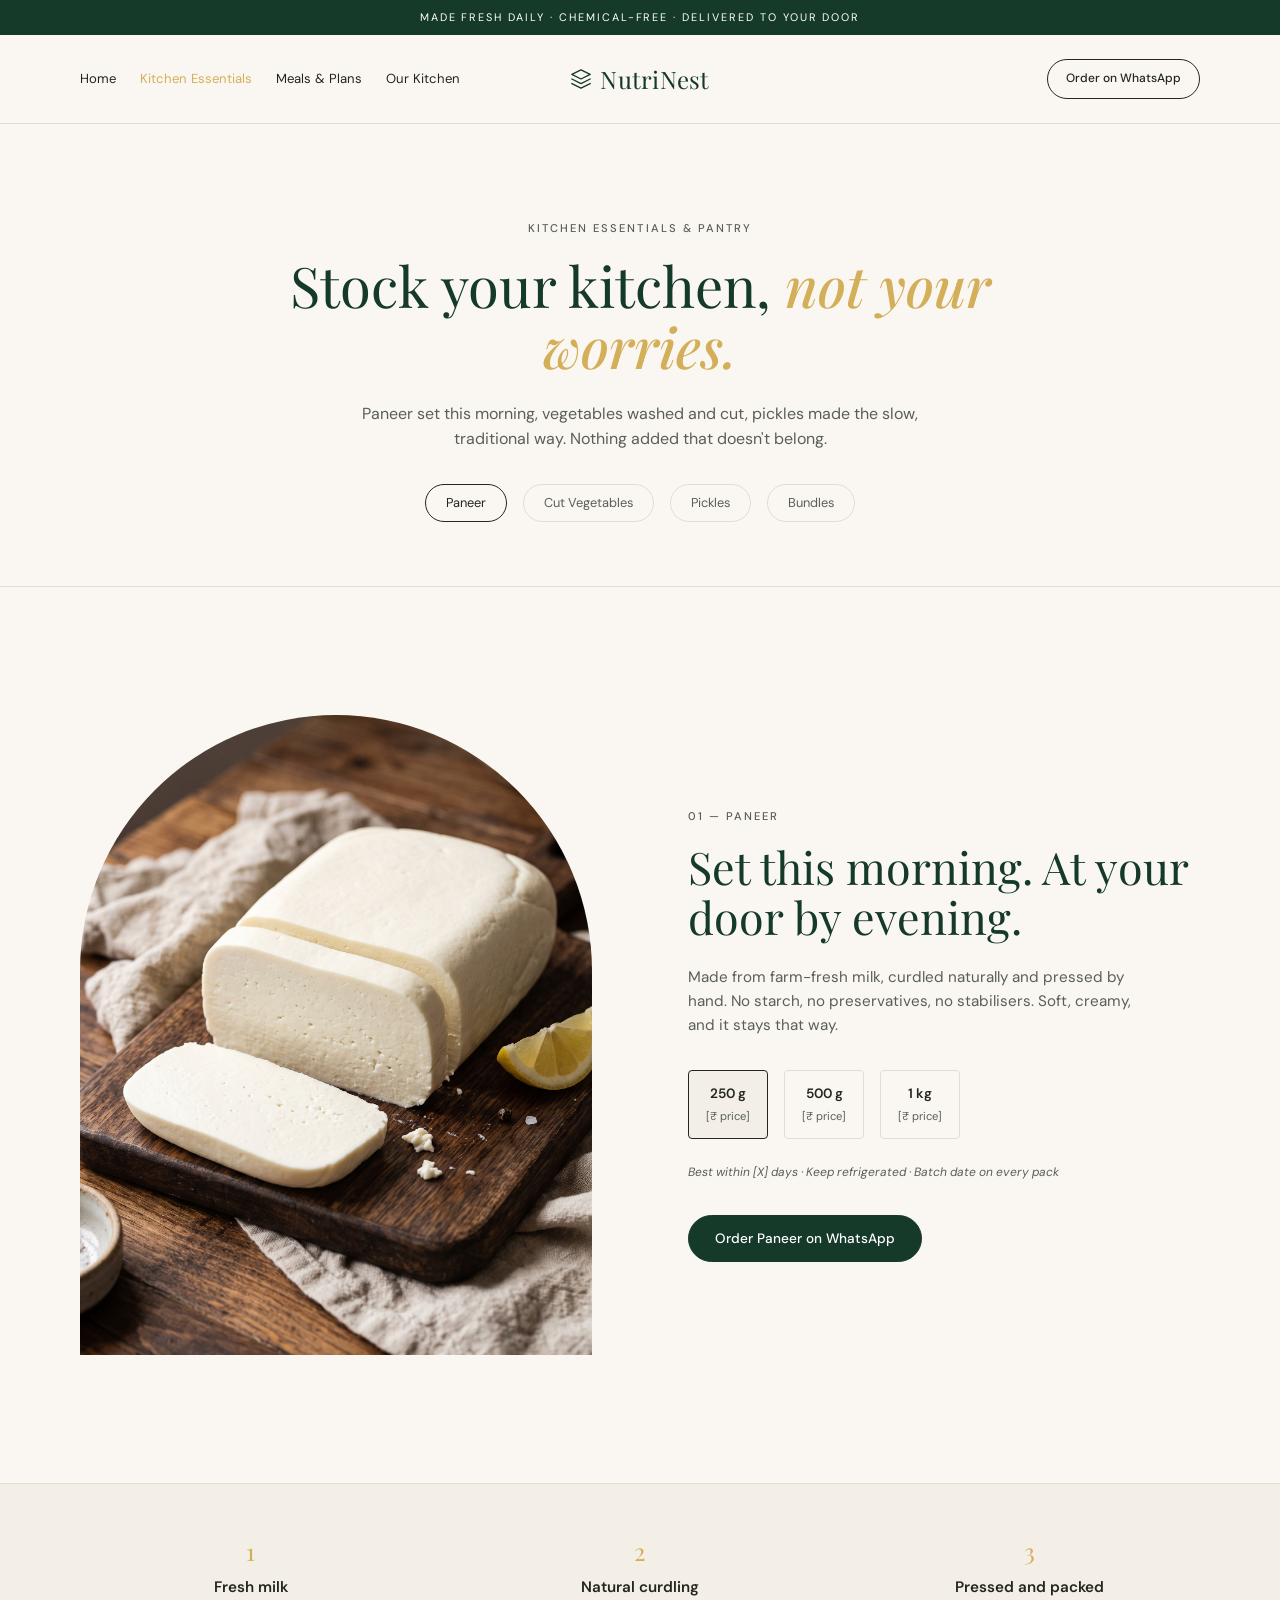
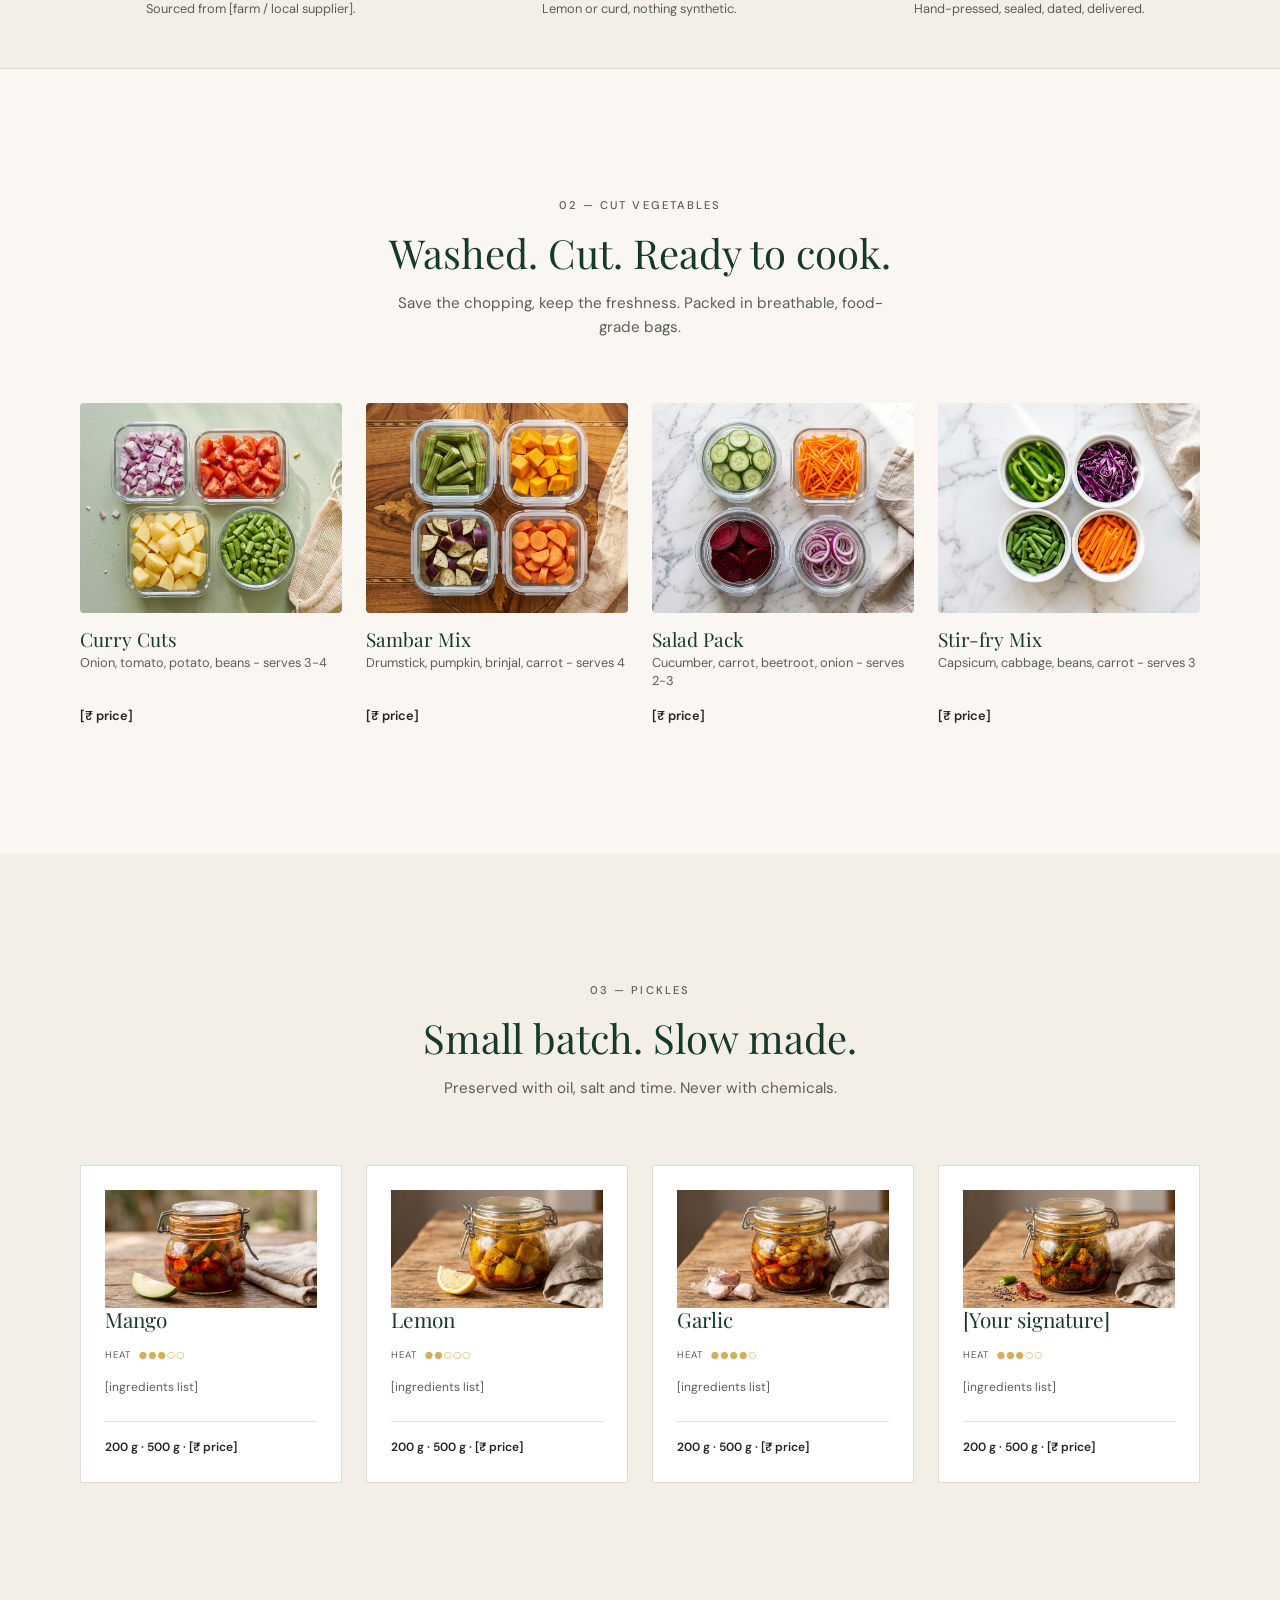
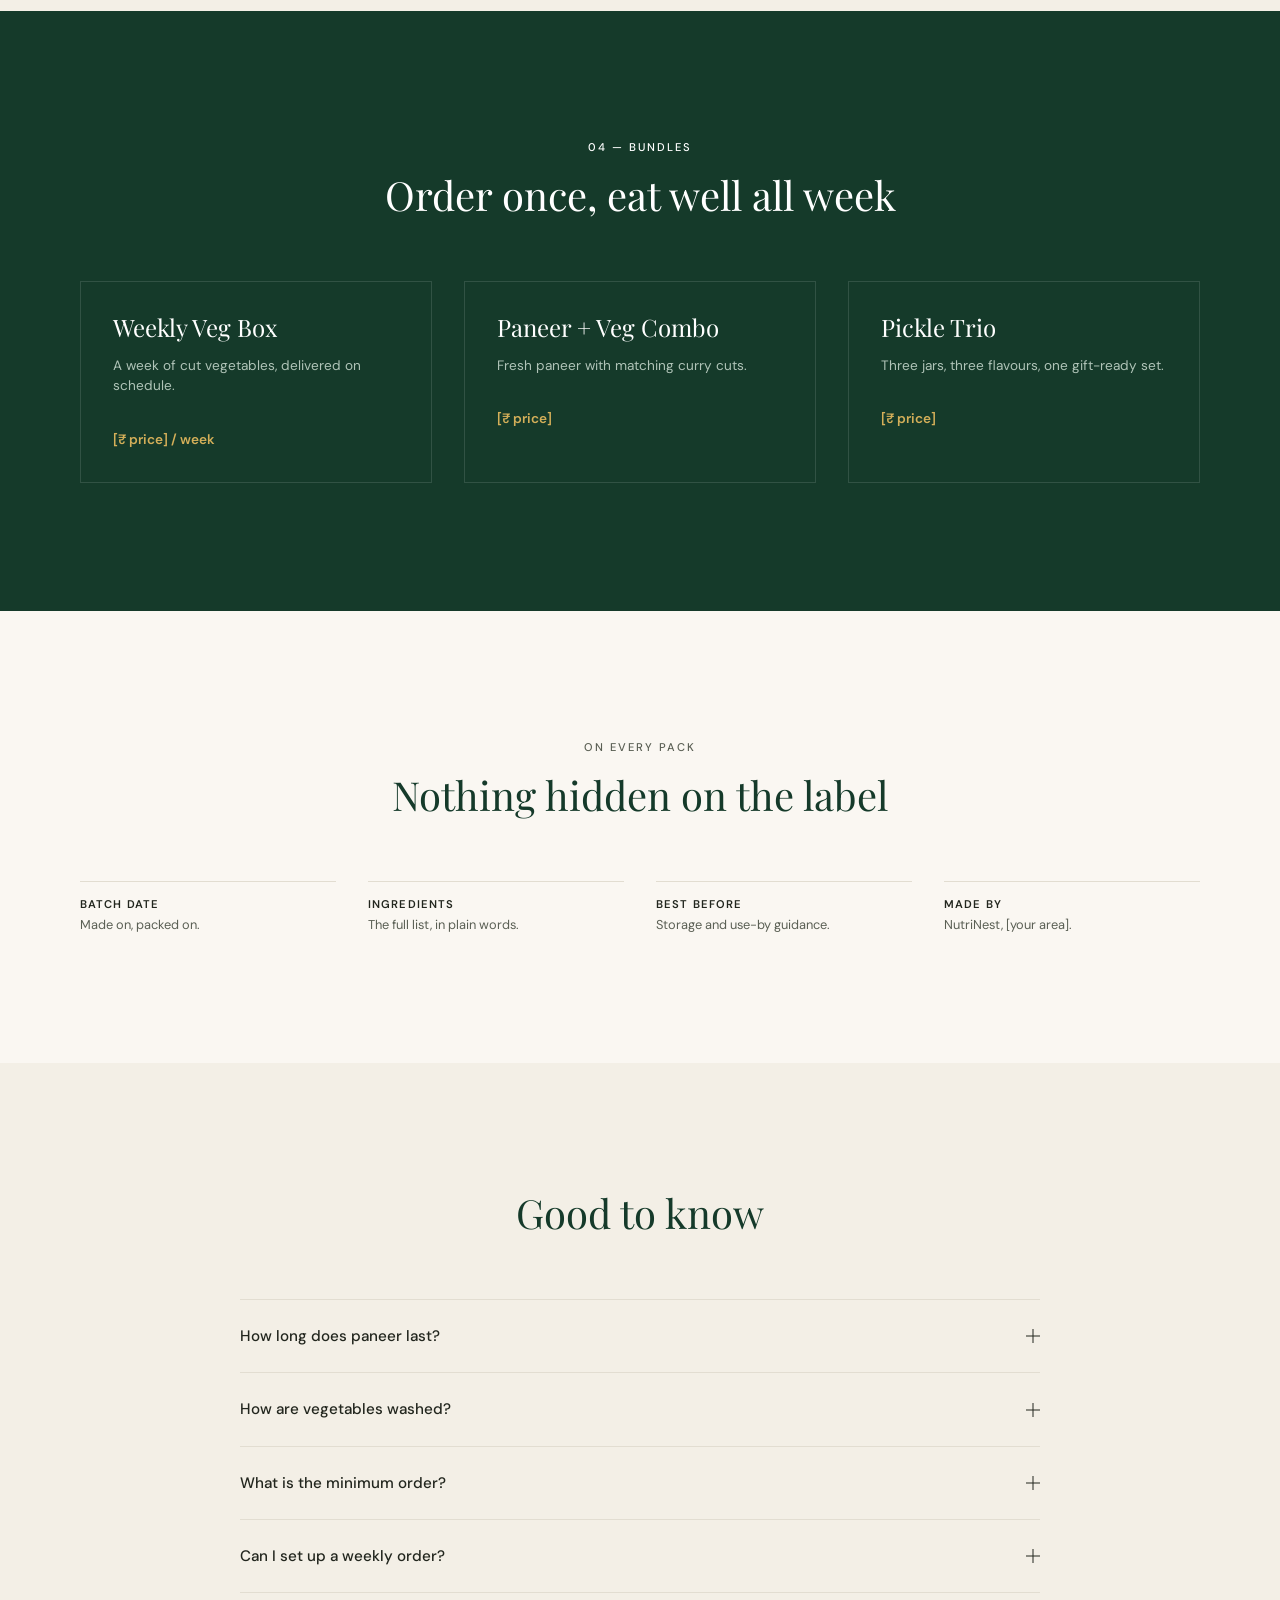
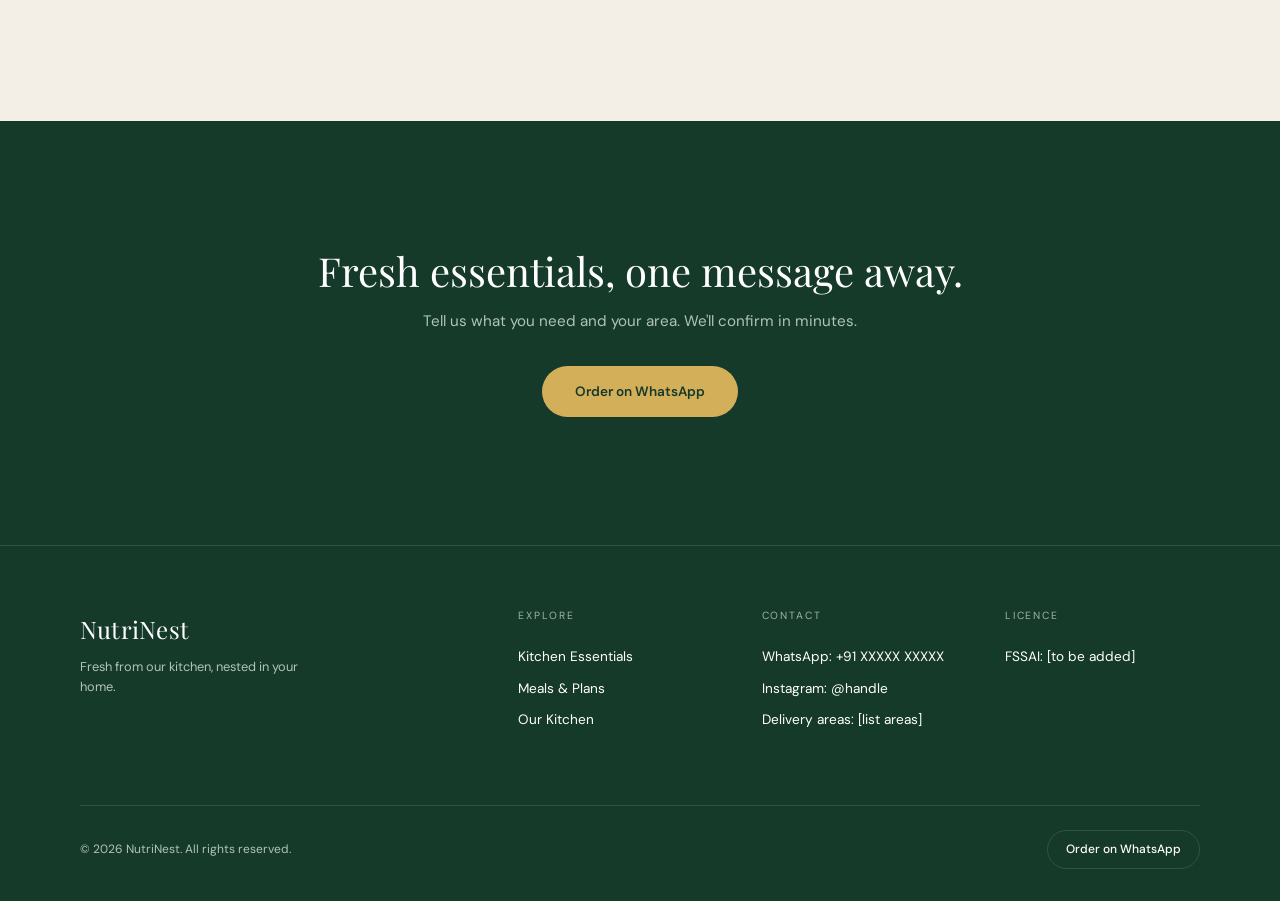
==== commit c6440e48: "Essentials images added" ====
--- a/kitchen-essentials.html
+++ b/kitchen-essentials.html
@@ -75,9 +75,14 @@
     <section class="feature-split" aria-labelledby="paneer-title">
       <div class="container feature-split__inner">
         <figure class="feature-split__media">
-          <div class="image-placeholder image-placeholder--arch" aria-hidden="true">
-            <span>[Photo · Fresh paneer block, cut and plated]</span>
-          </div>
+          <img 
+    src="./assets/images/paneer-hero.png" 
+    alt="Fresh homemade paneer block on a wooden board with curry leaves" 
+    class="feature-split__image"
+    loading="lazy"
+    width="800"
+    height="1000"
+  />
         </figure>
         
         <div class="feature-split__content">
@@ -154,28 +159,56 @@
         <div class="product-grid">
           <!-- Card 1 -->
           <article class="product-card">
-            <div class="image-placeholder image-placeholder--sage" aria-hidden="true">[Photo]</div>
-            <h3 class="product-card__title">Curry Cuts</h3>
-            <p class="product-card__desc">Onion, tomato, potato, beans - serves 3-4</p>
-            <p class="product-card__price">[₹ price]</p>
-          </article>
+  <img 
+    src="./assets/images/veg-curry-cuts.png" 
+    alt="Freshly chopped onions, tomatoes, potatoes and green beans in a food bag" 
+    class="product-card__image"
+    loading="lazy"
+    width="800"
+    height="640"
+  />
+  <h3 class="product-card__title">Curry Cuts</h3>
+  <p class="product-card__desc">Onion, tomato, potato, beans - serves 3-4</p>
+  <p class="product-card__price">[₹ price]</p>
+</article>
           <!-- Card 2 -->
           <article class="product-card">
-            <div class="image-placeholder image-placeholder--sand" aria-hidden="true">[Photo]</div>
+            <img 
+  src="./assets/images/veg-sambar-mix.png" 
+  alt="Chopped drumstick, pumpkin, brinjal and carrot in a bowl" 
+  class="product-card__image"
+  loading="lazy"
+  width="800"
+  height="640"
+/>
             <h3 class="product-card__title">Sambar Mix</h3>
             <p class="product-card__desc">Drumstick, pumpkin, brinjal, carrot - serves 4</p>
             <p class="product-card__price">[₹ price]</p>
           </article>
           <!-- Card 3 -->
           <article class="product-card">
-            <div class="image-placeholder image-placeholder--sage" aria-hidden="true">[Photo]</div>
+            <img 
+  src="./assets/images/veg-salad-pack.png" 
+  alt="Glass jar layered with fresh chopped cucumber, carrot, beetroot and onion on a polished marble table" 
+  class="product-card__image"
+  loading="lazy"
+  width="800"
+  height="640"
+/>
             <h3 class="product-card__title">Salad Pack</h3>
             <p class="product-card__desc">Cucumber, carrot, beetroot, onion - serves 2-3</p>
             <p class="product-card__price">[₹ price]</p>
           </article>
           <!-- Card 4 -->
           <article class="product-card">
-            <div class="image-placeholder image-placeholder--sand" aria-hidden="true">[Photo]</div>
+            <img 
+  src="./assets/images/veg-stir-fry-mix.png" 
+  alt="Chopped capsicum, cabbage, beans and carrot in a bowl" 
+  class="product-card__image"
+  loading="lazy"
+  width="800"
+  height="640"
+/>
             <h3 class="product-card__title">Stir-fry Mix</h3>
             <p class="product-card__desc">Capsicum, cabbage, beans, carrot - serves 3</p>
             <p class="product-card__price">[₹ price]</p>
@@ -196,6 +229,14 @@
         <div class="pickle-grid">
           <!-- Pickle 1 -->
           <article class="pickle-card">
+            <img 
+    src="./assets/images/mango-pickle.png" 
+    alt="Glass jar of traditional Indian mango pickle" 
+    class="pickle-card__image"
+    loading="lazy"
+    width="600"
+    height="600"
+  />
             <h3 class="pickle-card__title">Mango</h3>
             <div class="pickle-card__meta">
               <span class="pickle-card__label">Heat</span>
@@ -206,6 +247,14 @@
           </article>
           <!-- Pickle 2 -->
           <article class="pickle-card">
+            <img 
+    src="./assets/images/lemon-pickle.png" 
+    alt="Glass jar of traditional Indian lemon pickle" 
+    class="pickle-card__image"
+    loading="lazy"
+    width="600"
+    height="600"
+  />
             <h3 class="pickle-card__title">Lemon</h3>
             <div class="pickle-card__meta">
               <span class="pickle-card__label">Heat</span>
@@ -216,6 +265,14 @@
           </article>
           <!-- Pickle 3 -->
           <article class="pickle-card">
+            <img 
+    src="./assets/images/garlic-pickle.png" 
+    alt="Glass jar of traditional Indian garlic pickle" 
+    class="pickle-card__image"
+    loading="lazy"
+    width="600"
+    height="600"
+  />
             <h3 class="pickle-card__title">Garlic</h3>
             <div class="pickle-card__meta">
               <span class="pickle-card__label">Heat</span>
@@ -226,6 +283,14 @@
           </article>
           <!-- Pickle 4 -->
           <article class="pickle-card">
+            <img 
+    src="./assets/images/signature-pickle.png" 
+    alt="Glass jar of traditional Indian signature pickle" 
+    class="pickle-card__image"
+    loading="lazy"
+    width="600"
+    height="600"
+  />
             <h3 class="pickle-card__title">[Your signature]</h3>
             <div class="pickle-card__meta">
               <span class="pickle-card__label">Heat</span>
--- a/css/tokens.css
+++ b/css/tokens.css
@@ -22,7 +22,7 @@
   --c-accent-hover:  #C6A048;
   --c-border:        #E2DDD1;
   --c-border-inverse: rgba(255, 255, 255, 0.12);
-
+  --c-bg-sand-soft:  #F8F5EC; /* Used for alternating warm sections */
   /* Typography */
   --font-heading: 'Playfair Display', Georgia, serif;
   --font-body:    'DM Sans', system-ui, -apple-system, sans-serif;
--- a/css/components.css
+++ b/css/components.css
@@ -510,4 +510,65 @@
   color: var(--c-text-muted);
   font-size: 0.9rem;
   line-height: 1.6;
+}
+
+/* =========================================================
+   18. EXTENDED COMPONENTS (Page 3 & Future)
+   ========================================================= */
+
+/* 4-Column Steps Grid (Variant of .steps) */
+.steps-grid-4 {
+  display: grid;
+  grid-template-columns: repeat(4, 1fr);
+  gap: var(--sp-4);
+  text-align: center;
+  margin-bottom: var(--sp-6);
+}
+
+.step-item__num {
+  display: block;
+  font-family: var(--font-heading);
+  font-size: 1.5rem;
+  color: var(--c-accent);
+  margin-bottom: var(--sp-1);
+}
+
+.step-item__title {
+  font-family: var(--font-body);
+  font-size: 0.95rem;
+  font-weight: 600;
+  margin-bottom: 4px;
+}
+
+.step-item__text {
+  font-size: 0.8rem;
+  color: var(--c-text-muted);
+}
+
+/* Disclaimer Box */
+.disclaimer-box {
+  border: 1px solid var(--c-border);
+  padding: var(--sp-4);
+  text-align: center;
+  font-size: 0.8rem;
+  color: var(--c-text-muted);
+  line-height: 1.6;
+  max-width: 800px;
+  margin-inline: auto;
+  background-color: transparent;
+}
+
+/* Responsive adjustments for extended components */
+@media (max-width: 1024px) {
+  .steps-grid-4 {
+    grid-template-columns: 1fr 1fr;
+    gap: var(--sp-5);
+  }
+}
+
+@media (max-width: 640px) {
+  .steps-grid-4 {
+    grid-template-columns: 1fr;
+    gap: var(--sp-4);
+  }
 }
--- a/css/pages/essentials.css
+++ b/css/pages/essentials.css
@@ -92,6 +92,15 @@
   color: var(--c-text-muted);
   margin-bottom: var(--sp-4);
   font-style: italic;
+}
+
+.feature-split__image {
+  width: 100%;
+  height: 100%;
+  object-fit: cover;
+  border-radius: 999px 999px 0 0; /* Recreates the arch shape */
+  aspect-ratio: 4 / 5;
+  display: block;
 }
 
 /* Size Selectors */
@@ -198,9 +207,15 @@
   flex-direction: column;
 }
 
-.product-card .image-placeholder {
+.product-card .image-placeholder,
+.product-card__image {
   margin-bottom: var(--sp-2);
   border-radius: 4px;
+  width: 100%;
+  height: auto;
+  display: block;
+  object-fit: cover;
+  aspect-ratio: 5 / 4;
 }
 
 .product-card__title {
@@ -399,6 +414,8 @@
   }
 }
 
+
+
 @media (max-width: 640px) {
   .product-grid,
   .pickle-grid {
